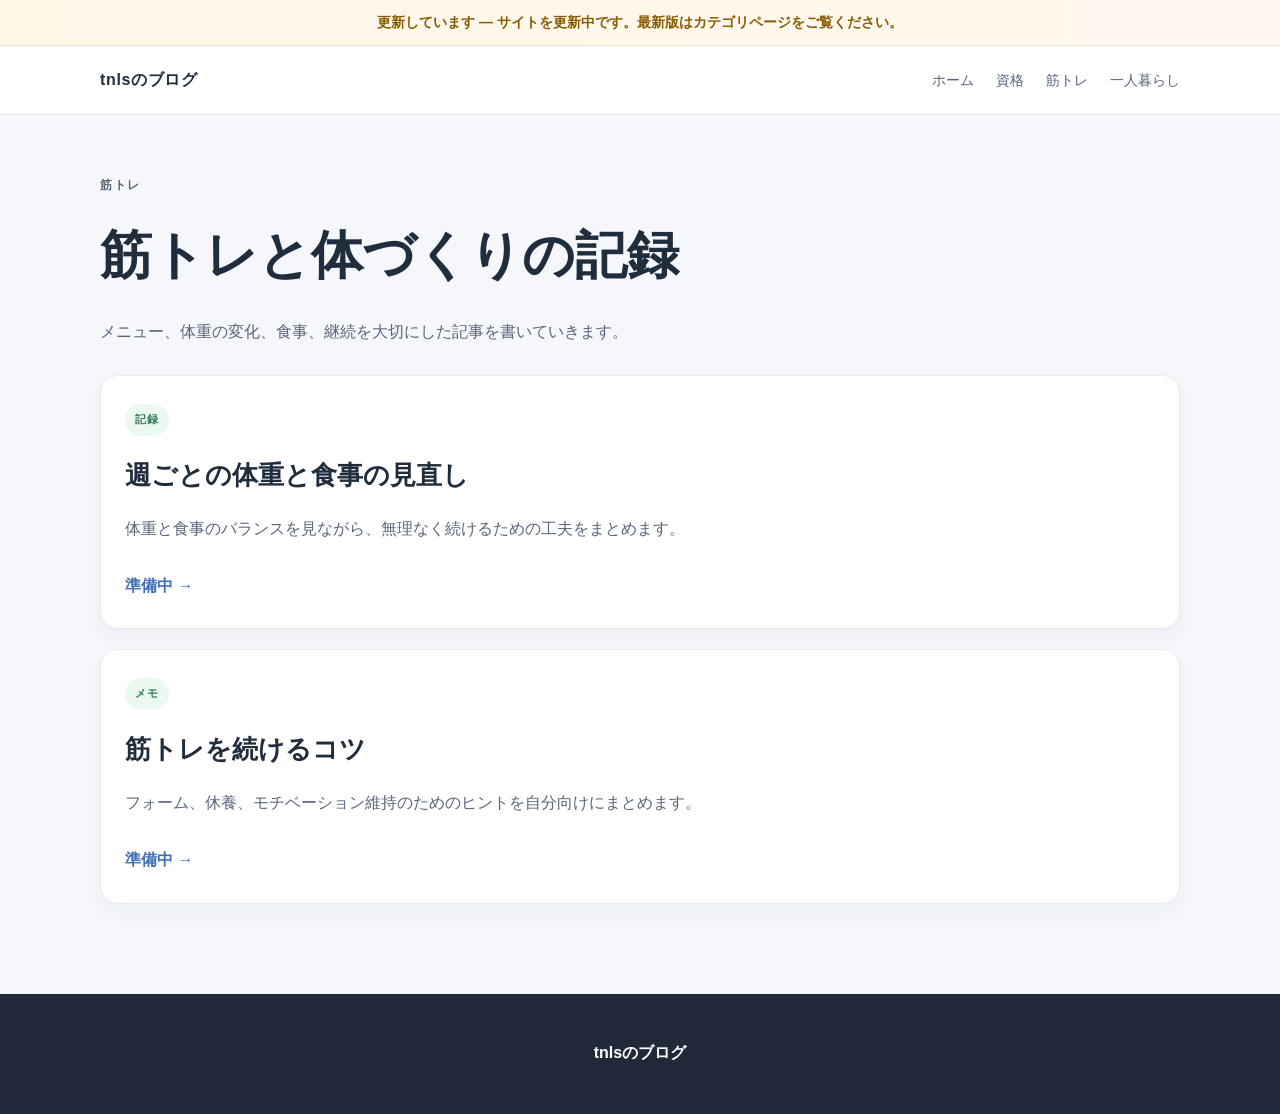
==== fitness.html @ 2951dbcb "Add an "update" banner displayed at top of pages to indicate site is being updated" ====
<!DOCTYPE html>
<html lang="ja">
  <head>
    <meta charset="UTF-8" />
    <meta name="viewport" content="width=device-width, initial-scale=1.0" />
    <title>筋トレ | tnlsのブログ</title>
    <link rel="stylesheet" href="style.css" />
  </head>
  <body>
    <div class="update-banner">更新しています — サイトを更新中です。最新版はカテゴリページをご覧ください。</div>
    <header class="site-header">
      <div class="container header-inner">
        <a class="logo" href="index.html">tnlsのブログ</a>
        <nav>
          <a href="index.html">ホーム</a>
          <a href="qualification.html">資格</a>
          <a href="fitness.html">筋トレ</a>
          <a href="lifestyle.html">一人暮らし</a>
        </nav>
      </div>
    </header>

    <main class="container page-shell">
      <section class="page-header">
        <p class="section-tag">筋トレ</p>
        <h1>筋トレと体づくりの記録</h1>
        <p>メニュー、体重の変化、食事、継続を大切にした記事を書いていきます。</p>
      </section>

      <div class="article-list">
        <article class="list-card">
          <span class="chip green">記録</span>
          <h2>週ごとの体重と食事の見直し</h2>
          <p>体重と食事のバランスを見ながら、無理なく続けるための工夫をまとめます。</p>
          <a href="#">準備中 →</a>
        </article>
        <article class="list-card">
          <span class="chip green">メモ</span>
          <h2>筋トレを続けるコツ</h2>
          <p>フォーム、休養、モチベーション維持のためのヒントを自分向けにまとめます。</p>
          <a href="#">準備中 →</a>
        </article>
      </div>
    </main>

    <footer class="site-footer">
      <div class="container footer-inner">
        <p>tnlsのブログ</p>
      </div>
    </footer>
  </body>
</html>
---- style.css ----
* {
  box-sizing: border-box;
}

html {
  scroll-behavior: smooth;
}

body {
  margin: 0;
  color: #1f2d3d;
  background: #f5f7fb;
  font-family: -apple-system, BlinkMacSystemFont, "Segoe UI", "Hiragino Kaku Gothic ProN",
    "Yu Gothic", Meiryo, sans-serif;
  line-height: 1.8;
}

a {
  color: inherit;
}

img {
  max-width: 100%;
}

.container {
  width: min(1080px, calc(100% - 40px));
  margin: 0 auto;
}

.update-banner {
  background: linear-gradient(90deg, #fff6e6 0%, #fff9f0 100%);
  color: #8a5b00;
  text-align: center;
  padding: 10px 12px;
  font-weight: 800;
  font-size: 14px;
  border-bottom: 1px solid #f0e3c8;
}

.site-header {
  position: sticky;
  top: 0;
  z-index: 10;
  background: rgba(255, 255, 255, 0.96);
  border-bottom: 1px solid #e4e8ef;
  backdrop-filter: blur(10px);
}

.header-inner {
  display: flex;
  align-items: center;
  justify-content: space-between;
  min-height: 68px;
}

.logo {
  text-decoration: none;
  font-weight: 800;
  letter-spacing: 0.04em;
}

nav {
  display: flex;
  gap: 22px;
}

nav a {
  text-decoration: none;
  font-size: 14px;
  color: #56657b;
}

.hero {
  padding: 90px 0 100px;
  background: linear-gradient(135deg, #edf3ff 0%, #ffffff 52%, #f5f8ff 100%);
  border-bottom: 1px solid #e6ebf2;
}

.hero-inner {
  text-align: center;
}

.eyebrow,
.section-tag {
  margin: 0 0 12px;
  font-size: 12px;
  font-weight: 800;
  letter-spacing: 0.14em;
  color: #5d7cb2;
}

.hero h1 {
  margin: 0 0 18px;
  font-size: clamp(34px, 5vw, 60px);
  line-height: 1.2;
  letter-spacing: -0.04em;
}

.hero h1 span {
  color: #446da8;
}

.hero-text {
  margin: 0 auto;
  max-width: 720px;
  color: #5a687b;
  font-size: 17px;
}

.hero-actions,
.article-actions {
  display: flex;
  justify-content: center;
  flex-wrap: wrap;
  gap: 12px;
  margin-top: 28px;
}

.button {
  display: inline-block;
  padding: 12px 22px;
  border-radius: 999px;
  font-weight: 700;
  text-decoration: none;
  transition: 0.2s ease;
}

.button.primary {
  background: #243449;
  color: white;
}

.button.secondary {
  background: white;
  border: 1px solid #dfe5ef;
  color: #23314a;
}

.section {
  padding: 80px 0 0;
}

.section h2 {
  margin: 0 0 28px;
  font-size: clamp(28px, 4vw, 36px);
  line-height: 1.3;
}

.card-grid {
  display: grid;
  grid-template-columns: repeat(3, minmax(0, 1fr));
  gap: 22px;
}

.category-card,
.list-card,
.feature-box,
.article-card {
  background: #fff;
  border: 1px solid #e6ebf2;
  border-radius: 18px;
  box-shadow: 0 8px 20px rgba(34, 51, 74, 0.04);
}

.category-card,
.list-card {
  padding: 28px 24px;
}

.category-card h3,
.list-card h2,
.feature-box h3 {
  margin: 16px 0 12px;
  font-size: 26px;
}

.category-card p,
.list-card p,
.feature-box p,
.page-header p,
.article-card p,
.article-card li {
  color: #58667a;
}

.category-card a,
.list-card a {
  display: inline-block;
  margin-top: 12px;
  color: #3f6fb6;
  font-weight: 700;
  text-decoration: none;
}

.chip {
  display: inline-block;
  padding: 6px 10px;
  border-radius: 999px;
  font-size: 11px;
  font-weight: 800;
  letter-spacing: 0.08em;
}

.chip.blue {
  background: #eaf2ff;
  color: #345fa2;
}

.chip.green {
  background: #ebf9f1;
  color: #2b7b59;
}

.chip.purple {
  background: #f1ebff;
  color: #5e4ca2;
}

.feature-box {
  padding: 32px;
}

.feature-meta {
  display: flex;
  align-items: center;
  justify-content: space-between;
  gap: 12px;
  margin-bottom: 14px;
}

.feature-meta time,
.article-date {
  color: #77839a;
  font-size: 14px;
}

.page-shell,
.article-shell {
  padding: 60px 0 90px;
}

.page-header {
  margin-bottom: 28px;
}

.page-header h1 {
  margin: 0 0 8px;
  font-size: clamp(34px, 5vw, 52px);
}

.article-list {
  display: grid;
  gap: 20px;
}

.article-card {
  padding: 36px 32px;
}

.article-card h1 {
  margin: 8px 0 10px;
  font-size: clamp(34px, 4vw, 48px);
}

.article-card h2 {
  margin: 28px 0 12px;
  font-size: 25px;
}

.quote-box {
  margin: 28px 0;
  padding: 20px 22px;
  background: #f3f7ff;
  border-left: 4px solid #7da4e2;
  border-radius: 12px;
}

.quote-box p {
  margin: 0;
  font-weight: 600;
  color: #2c4060;
}

.article-card ul {
  padding-left: 20px;
}

.site-footer {
  background: #202939;
  color: #fff;
}

.footer-inner {
  display: flex;
  align-items: center;
  justify-content: center;
  min-height: 120px;
  text-align: center;
}

.footer-inner p {
  margin: 0;
  font-weight: 800;
}

.footer-inner small {
  display: block;
  color: #b2bfd2;
}

@media (max-width: 700px) {
  nav {
    gap: 10px;
    font-size: 12px;
    flex-wrap: wrap;
    justify-content: flex-end;
  }

  .header-inner {
    align-items: flex-start;
    padding: 16px 0;
    flex-direction: column;
    gap: 10px;
  }

  .card-grid {
    grid-template-columns: 1fr;
  }

  .hero {
    padding: 70px 0 80px;
  }

  .article-card,
  .feature-box,
  .category-card,
  .list-card {
    padding: 22px 18px;
  }
}
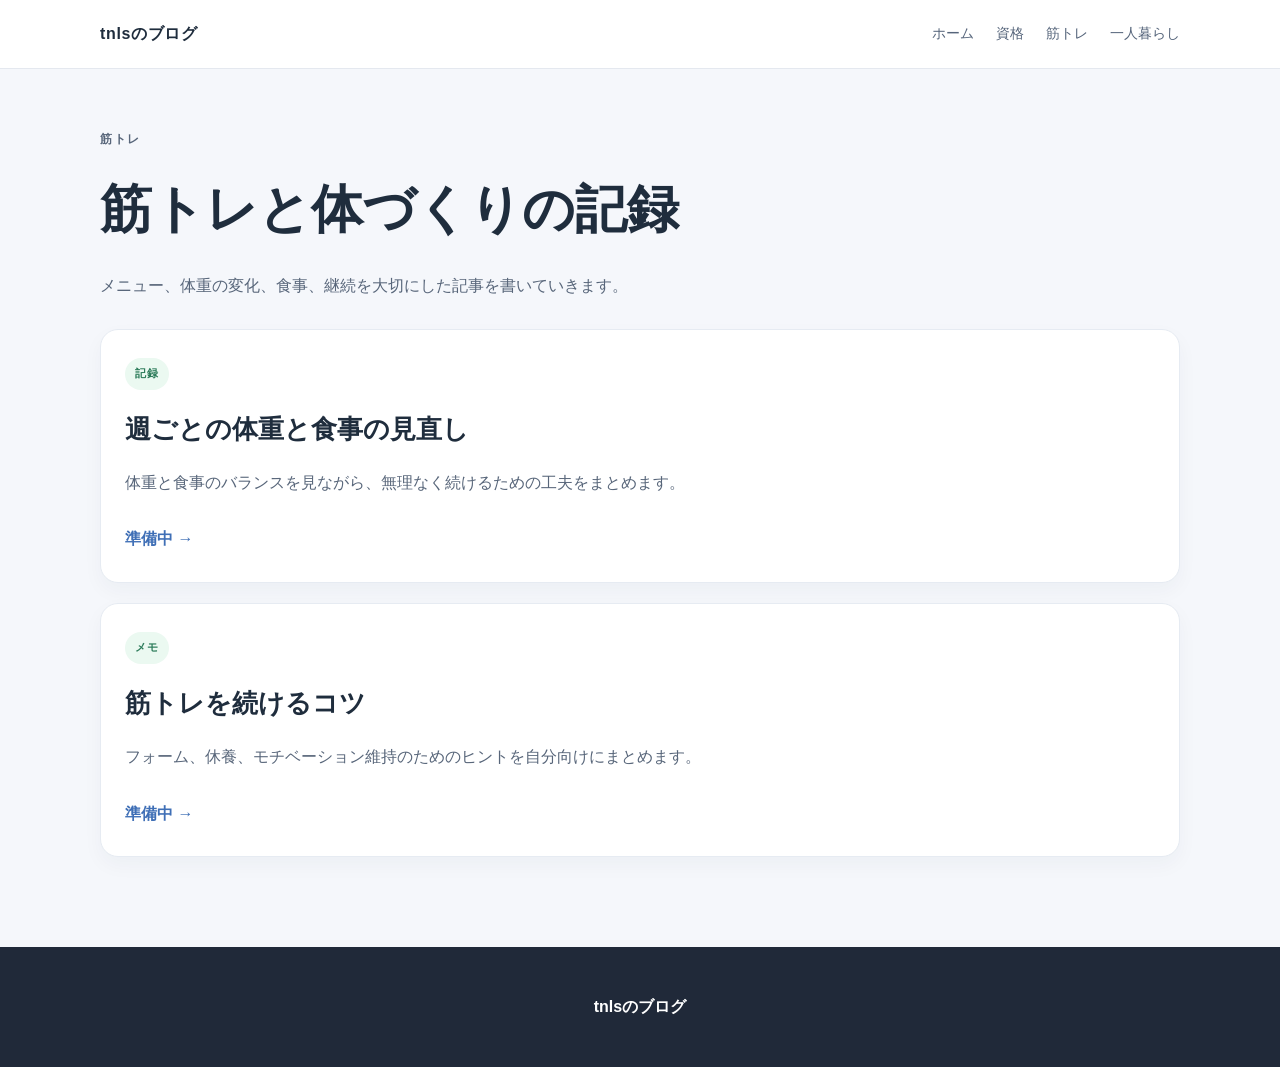
==== commit 9a998e22: "Remove "update" banner from pages" ====
--- a/fitness.html
+++ b/fitness.html
@@ -7,7 +7,6 @@
     <link rel="stylesheet" href="style.css" />
   </head>
   <body>
-    <div class="update-banner">更新しています — サイトを更新中です。最新版はカテゴリページをご覧ください。</div>
     <header class="site-header">
       <div class="container header-inner">
         <a class="logo" href="index.html">tnlsのブログ</a>
